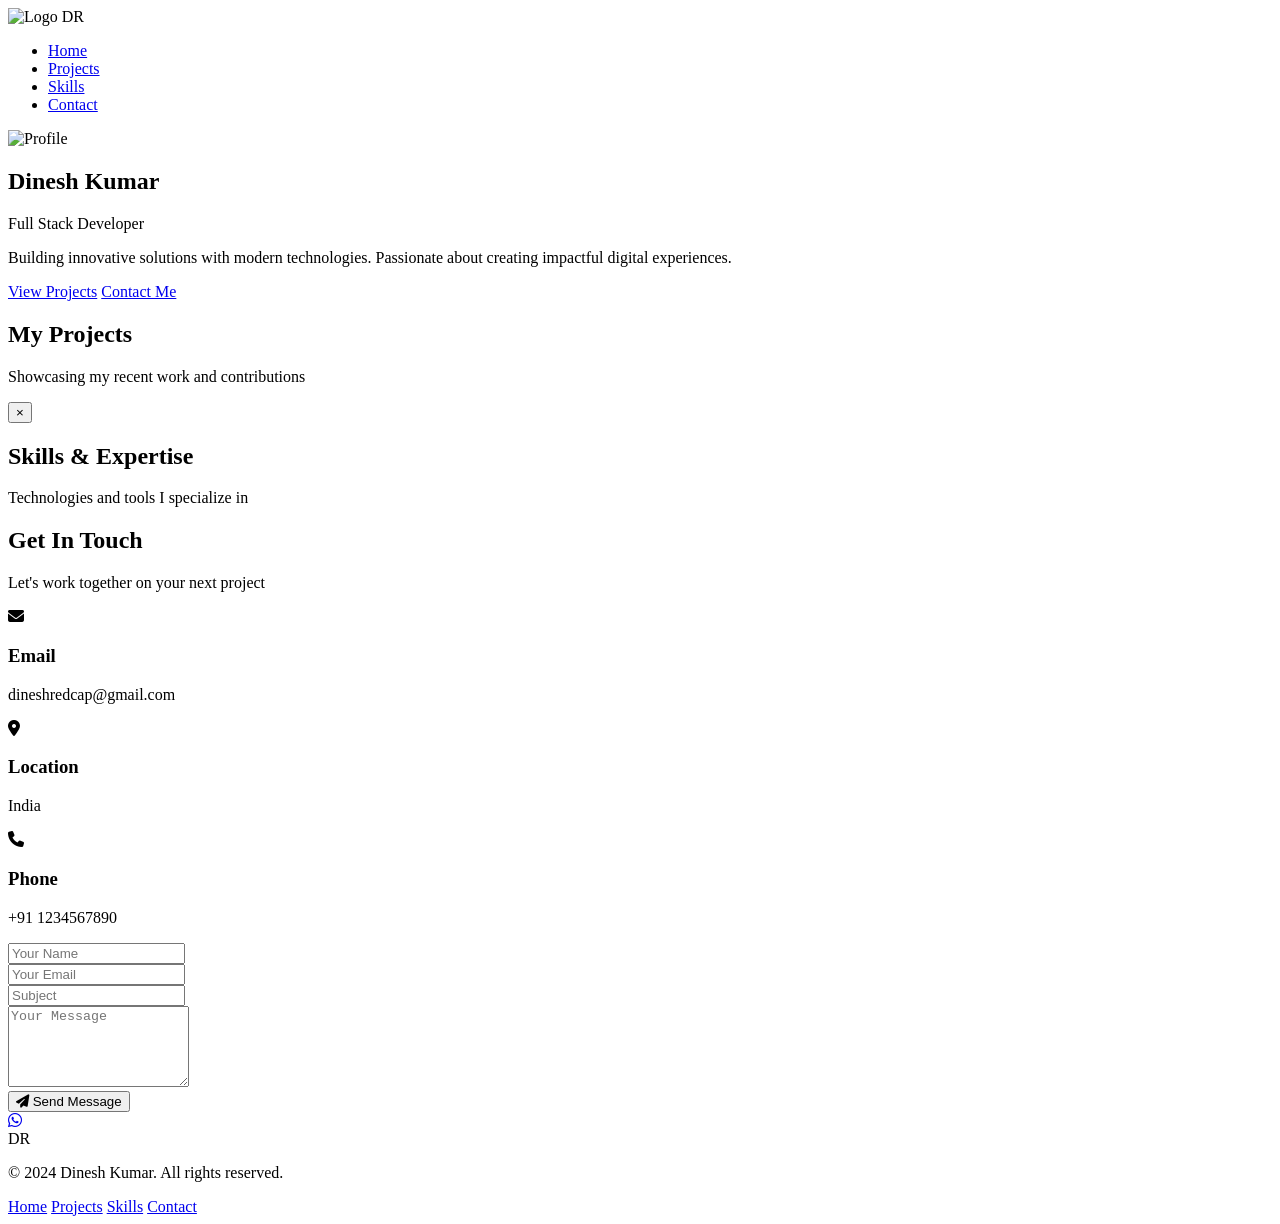
==== index.html @ ab76767d "Create index.html" ====
<!DOCTYPE html>
<html lang="en">
<head>
    <meta charset="UTF-8">
    <meta name="viewport" content="width=device-width, initial-scale=1.0">
    <meta name="description" content="Professional Portfolio Website">
    <title>Dinesh Kumar | Portfolio</title>
    <link rel="stylesheet" href="css/style.css">
    <link rel="stylesheet" href="https://cdnjs.cloudflare.com/ajax/libs/font-awesome/6.4.0/css/all.min.css">
    <link href="https://fonts.googleapis.com/css2?family=Inter:wght@300;400;500;600;700;800&display=swap" rel="stylesheet">
</head>
<body>
    <!-- Navigation -->
    <nav class="navbar" id="navbar">
        <div class="nav-container">
            <div class="logo" id="logoTrigger">
                <img src="" alt="Logo" class="logo-img" id="navLogo">
                <span class="logo-text">DR</span>
            </div>
            <ul class="nav-menu" id="navMenu">
                <li><a href="#home" class="nav-link active">Home</a></li>
                <li><a href="#projects" class="nav-link">Projects</a></li>
                <li><a href="#skills" class="nav-link">Skills</a></li>
                <li><a href="#contact" class="nav-link">Contact</a></li>
            </ul>
            <div class="hamburger" id="hamburger">
                <span></span>
                <span></span>
                <span></span>
            </div>
        </div>
    </nav>

    <!-- Hero Section - Blue Theme -->
    <section id="home" class="hero">
        <div class="hero-bg-shapes">
            <div class="shape shape-1"></div>
            <div class="shape shape-2"></div>
            <div class="shape shape-3"></div>
        </div>
        <div class="container">
            <div class="hero-content">
                <div class="hero-image-wrapper">
                    <div class="hero-image" id="heroImageContainer">
                        <img src="" alt="Profile" id="profileImageDisplay">
                    </div>
                </div>
                <h1 class="hero-title" id="heroName">Dinesh Kumar</h1>
                <p class="hero-designation" id="heroDesignation">Full Stack Developer</p>
                <p class="hero-bio" id="heroBio">Building innovative solutions with modern technologies. Passionate about creating impactful digital experiences.</p>
                <div class="hero-cta">
                    <a href="#projects" class="btn btn-white">View Projects</a>
                    <a href="#contact" class="btn btn-outline-white">Contact Me</a>
                    <a href="#" class="btn btn-outline-white" id="downloadResume" style="display: none;">
                        <i class="fas fa-download"></i> Download Resume
                    </a>
                </div>
            </div>
        </div>
    </section>

    <!-- Projects Section -->
    <section id="projects" class="projects">
        <div class="container">
            <div class="section-header">
                <h2 class="section-title">My Projects</h2>
                <p class="section-subtitle">Showcasing my recent work and contributions</p>
            </div>
            <div class="projects-grid" id="projectsGrid">
                <!-- Projects loaded dynamically -->
            </div>
        </div>
    </section>

    <!-- Project Modal - FIXED: Properly closed with </div> -->
    <div class="modal" id="projectModal">
        <div class="modal-overlay"></div>
        <div class="modal-content">
            <button class="modal-close">&times;</button>
            <div class="modal-body" id="projectModalBody">
                <!-- Project details loaded dynamically -->
            </div>
        </div>
    </div>

    <!-- Skills Section -->
    <section id="skills" class="skills">
        <div class="container">
            <div class="section-header">
                <h2 class="section-title">Skills & Expertise</h2>
                <p class="section-subtitle">Technologies and tools I specialize in</p>
            </div>
            <div class="skills-grid" id="skillsGrid">
                <!-- Skills loaded dynamically -->
            </div>
        </div>
    </section>

    <!-- Contact Section -->
    <section id="contact" class="contact">
        <div class="container">
            <div class="section-header">
                <h2 class="section-title">Get In Touch</h2>
                <p class="section-subtitle">Let's work together on your next project</p>
            </div>
            <div class="contact-wrapper">
                <div class="contact-info">
                    <div class="contact-card">
                        <div class="contact-icon">
                            <i class="fas fa-envelope"></i>
                        </div>
                        <div class="contact-details">
                            <h3>Email</h3>
                            <p id="contactEmail">dineshredcap@gmail.com</p>
                        </div>
                    </div>
                    <div class="contact-card">
                        <div class="contact-icon">
                            <i class="fas fa-map-marker-alt"></i>
                        </div>
                        <div class="contact-details">
                            <h3>Location</h3>
                            <p id="contactLocation">India</p>
                        </div>
                    </div>
                    <div class="contact-card">
                        <div class="contact-icon">
                            <i class="fas fa-phone"></i>
                        </div>
                        <div class="contact-details">
                            <h3>Phone</h3>
                            <p id="contactPhone">+91 1234567890</p>
                        </div>
                    </div>
                    <div class="social-links" id="socialLinks">
                        <!-- Social links loaded dynamically -->
                    </div>
                </div>
                <div class="contact-form-wrapper">
                    <form id="contactForm" class="contact-form">
                        <div class="form-group">
                            <input type="text" id="name" required placeholder="Your Name">
                        </div>
                        <div class="form-group">
                            <input type="email" id="email" required placeholder="Your Email">
                        </div>
                        <div class="form-group">
                            <input type="text" id="subject" required placeholder="Subject">
                        </div>
                        <div class="form-group">
                            <textarea id="message" rows="5" required placeholder="Your Message"></textarea>
                        </div>
                        <button type="submit" class="btn btn-primary btn-block">
                            <i class="fas fa-paper-plane"></i> Send Message
                        </button>
                    </form>
                </div>
            </div>
        </div>
    </section>

    <!-- WhatsApp Button -->
    <a href="https://wa.me/911234567890" class="whatsapp-float" id="whatsappLink" target="_blank">
        <i class="fab fa-whatsapp"></i>
    </a>

    <!-- Footer -->
    <footer class="footer">
        <div class="container">
            <div class="footer-content">
                <div class="footer-logo">
                    <span class="logo-text">DR</span>
                </div>
                <p id="footerText">&copy; 2024 Dinesh Kumar. All rights reserved.</p>
                <div class="footer-links">
                    <a href="#home">Home</a>
                    <a href="#projects">Projects</a>
                    <a href="#skills">Skills</a>
                    <a href="#contact">Contact</a>
                </div>
            </div>
        </div>
    </footer>

    <script src="js/main.js"></script>
</body>
</html>
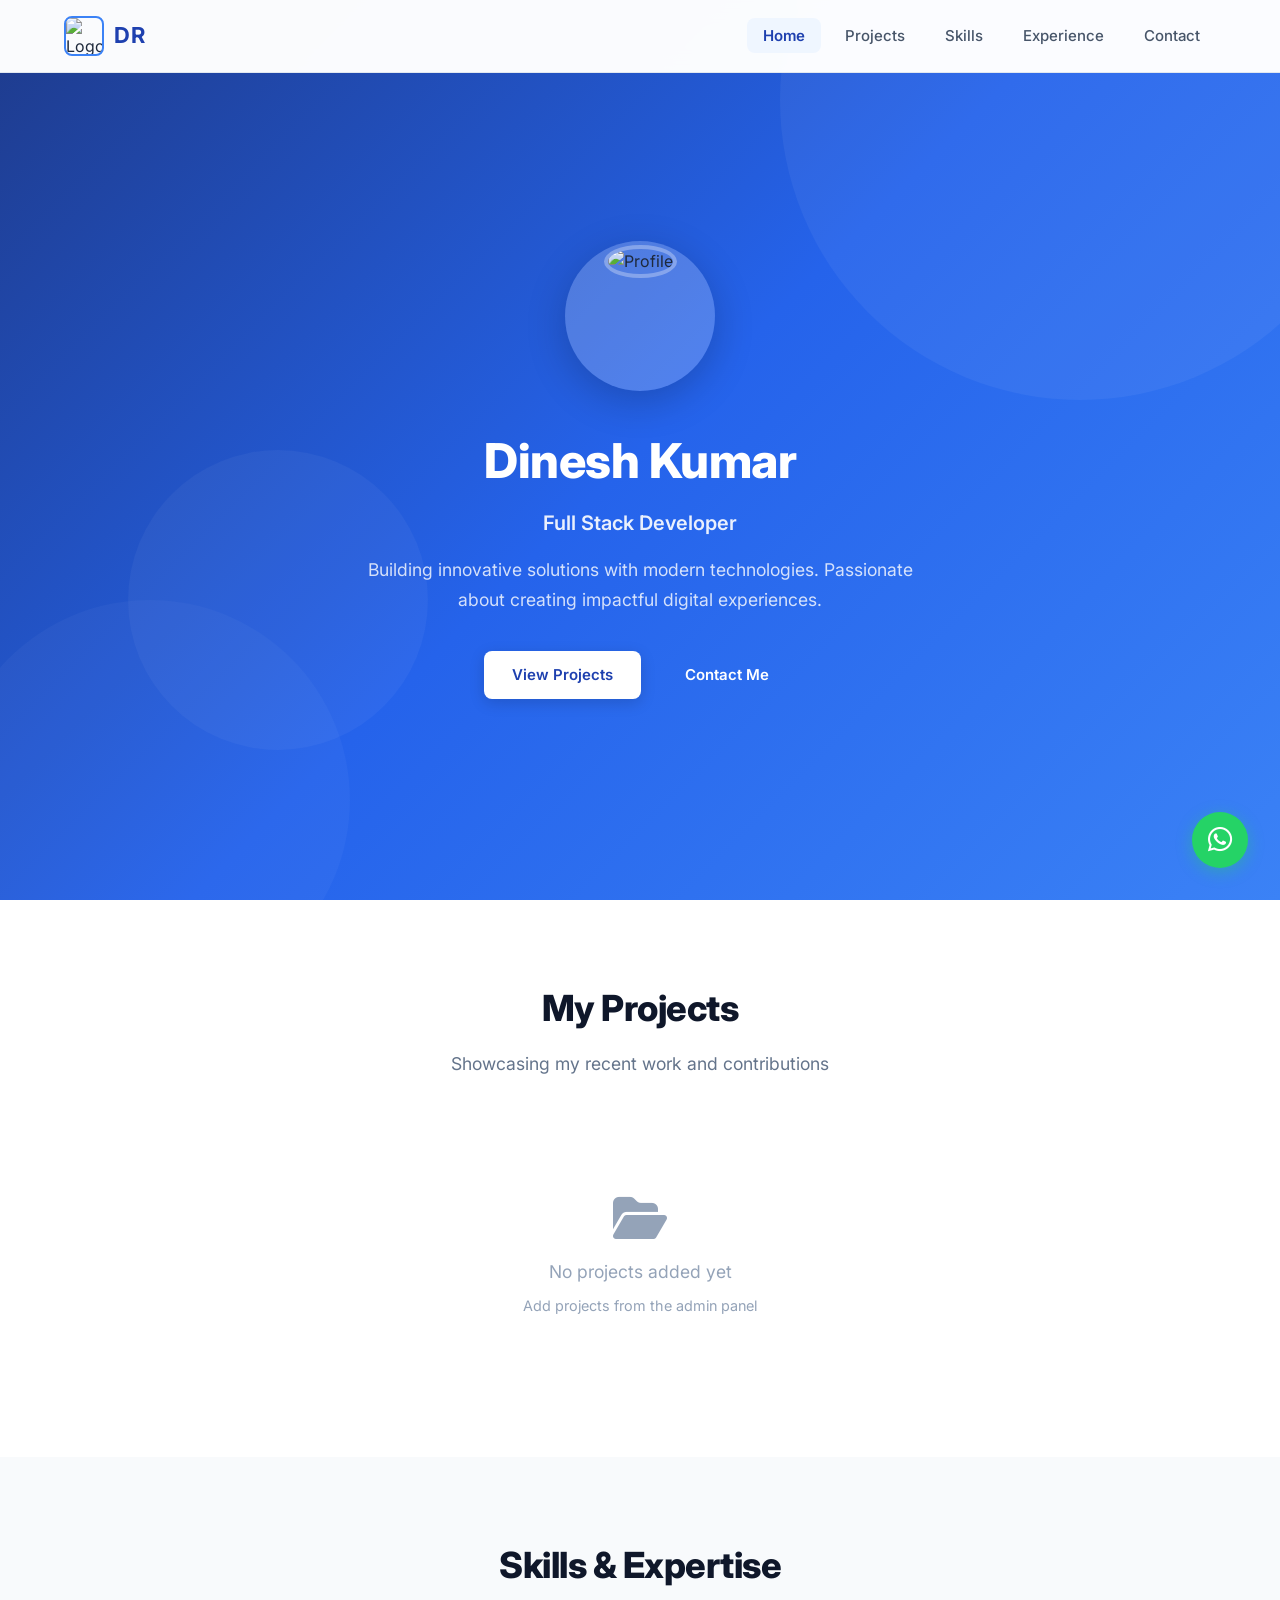
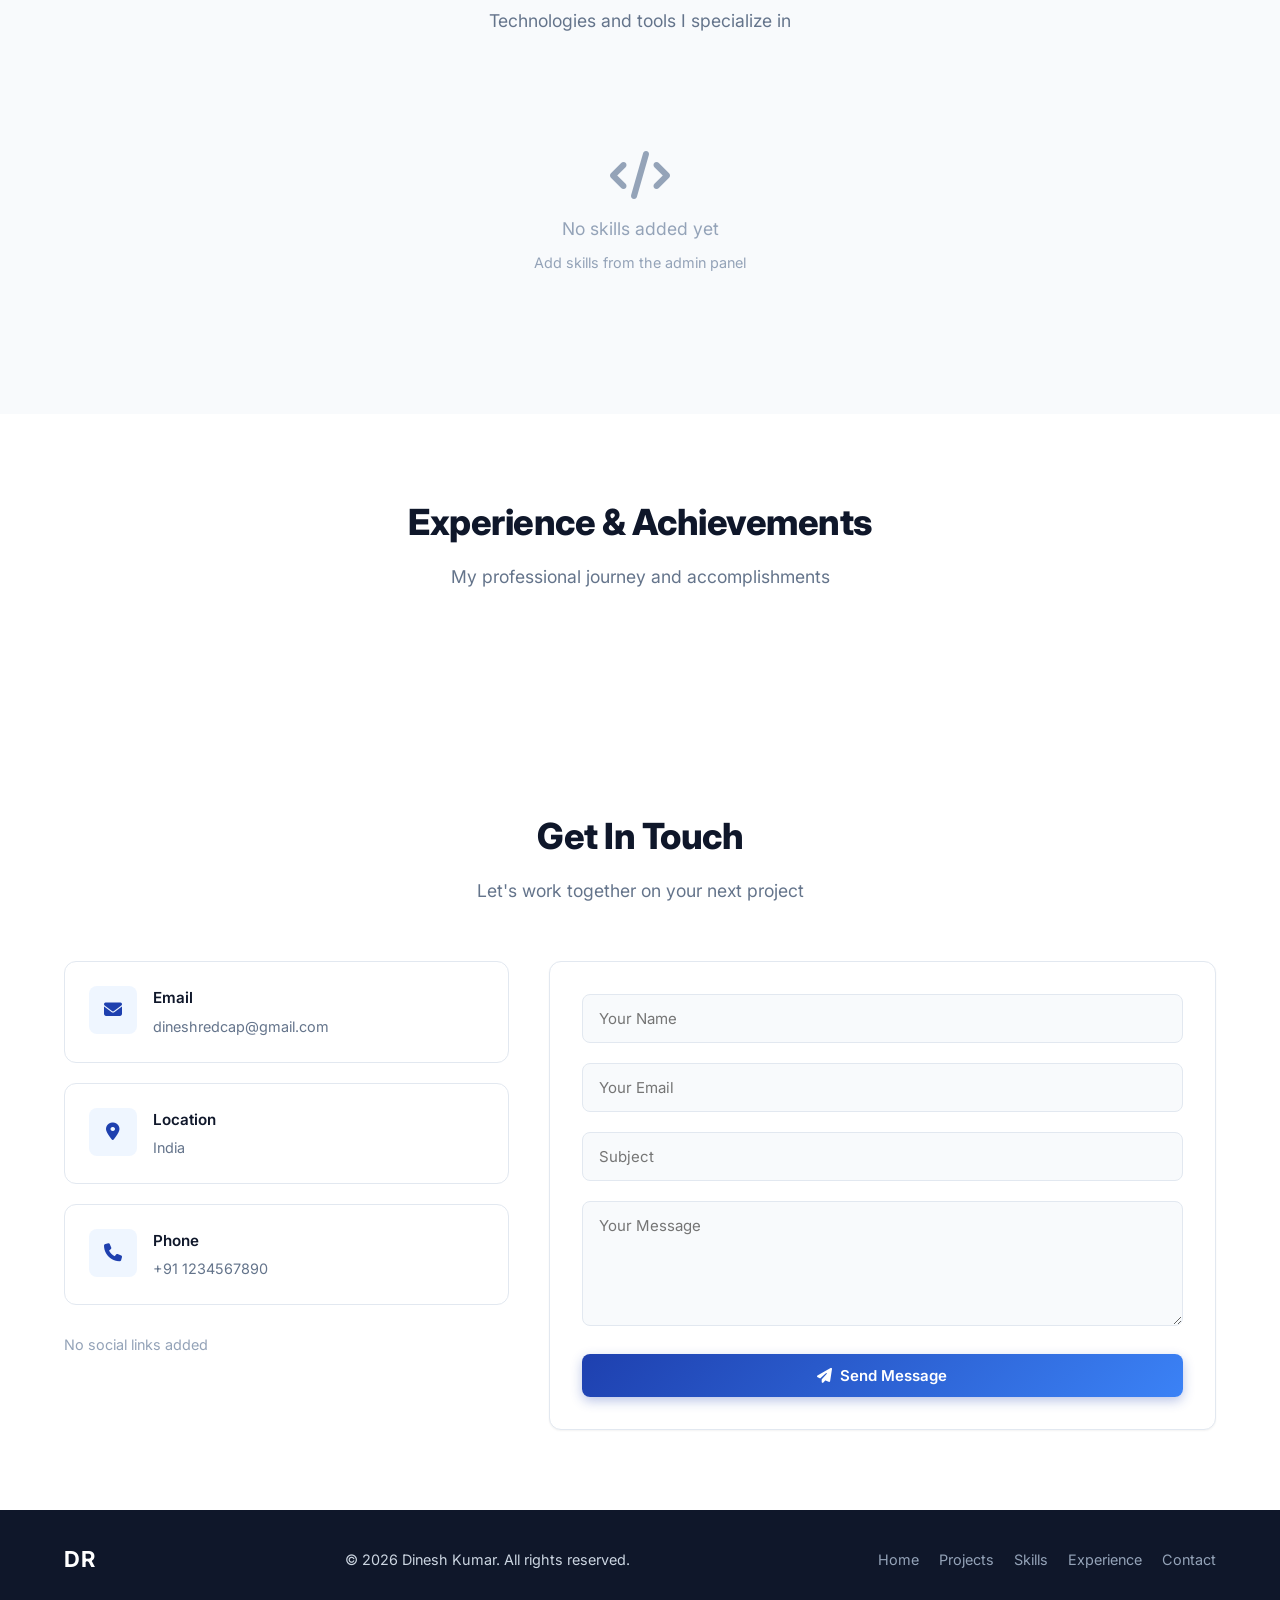
==== commit 765e1ac4: "Update index.html" ====
--- a/index.html
+++ b/index.html
@@ -4,7 +4,7 @@
     <meta charset="UTF-8">
     <meta name="viewport" content="width=device-width, initial-scale=1.0">
     <meta name="description" content="Professional Portfolio Website">
-    <title>Dinesh Kumar | Portfolio</title>
+    <title>Dinesh Ravikumar | Portfolio</title>
     <link rel="stylesheet" href="css/style.css">
     <link rel="stylesheet" href="https://cdnjs.cloudflare.com/ajax/libs/font-awesome/6.4.0/css/all.min.css">
     <link href="https://fonts.googleapis.com/css2?family=Inter:wght@300;400;500;600;700;800&display=swap" rel="stylesheet">
@@ -13,25 +13,27 @@
     <!-- Navigation -->
     <nav class="navbar" id="navbar">
         <div class="nav-container">
-            <div class="logo" id="logoTrigger">
+            <!-- FIXED: Logo now properly links to admin.html -->
+            <a href="admin.html" class="logo" id="logoLink">
                 <img src="" alt="Logo" class="logo-img" id="navLogo">
                 <span class="logo-text">DR</span>
-            </div>
+            </a>
             <ul class="nav-menu" id="navMenu">
                 <li><a href="#home" class="nav-link active">Home</a></li>
                 <li><a href="#projects" class="nav-link">Projects</a></li>
                 <li><a href="#skills" class="nav-link">Skills</a></li>
+                <li><a href="#experience" class="nav-link">Experience</a></li>
                 <li><a href="#contact" class="nav-link">Contact</a></li>
             </ul>
-            <div class="hamburger" id="hamburger">
+            <button class="hamburger" id="hamburger" aria-label="Toggle menu">
                 <span></span>
                 <span></span>
                 <span></span>
-            </div>
+            </button>
         </div>
     </nav>
 
-    <!-- Hero Section - Blue Theme -->
+    <!-- Hero Section -->
     <section id="home" class="hero">
         <div class="hero-bg-shapes">
             <div class="shape shape-1"></div>
@@ -72,7 +74,7 @@
         </div>
     </section>
 
-    <!-- Project Modal - FIXED: Properly closed with </div> -->
+    <!-- Project Modal -->
     <div class="modal" id="projectModal">
         <div class="modal-overlay"></div>
         <div class="modal-content">
@@ -96,6 +98,30 @@
         </div>
     </section>
 
+    <!-- Experience Section -->
+    <section id="experience" class="experience">
+        <div class="container">
+            <div class="section-header">
+                <h2 class="section-title">Experience & Achievements</h2>
+                <p class="section-subtitle">My professional journey and accomplishments</p>
+            </div>
+            <div class="experience-grid" id="experienceGrid">
+                <!-- Experiences loaded dynamically -->
+            </div>
+        </div>
+    </section>
+
+    <!-- Experience Modal -->
+    <div class="modal" id="experienceModal">
+        <div class="modal-overlay"></div>
+        <div class="modal-content">
+            <button class="modal-close">&times;</button>
+            <div class="modal-body" id="experienceModalBody">
+                <!-- Experience details loaded dynamically -->
+            </div>
+        </div>
+    </div>
+
     <!-- Contact Section -->
     <section id="contact" class="contact">
         <div class="container">
@@ -106,27 +132,21 @@
             <div class="contact-wrapper">
                 <div class="contact-info">
                     <div class="contact-card">
-                        <div class="contact-icon">
-                            <i class="fas fa-envelope"></i>
-                        </div>
+                        <div class="contact-icon"><i class="fas fa-envelope"></i></div>
                         <div class="contact-details">
                             <h3>Email</h3>
                             <p id="contactEmail">dineshredcap@gmail.com</p>
                         </div>
                     </div>
                     <div class="contact-card">
-                        <div class="contact-icon">
-                            <i class="fas fa-map-marker-alt"></i>
-                        </div>
+                        <div class="contact-icon"><i class="fas fa-map-marker-alt"></i></div>
                         <div class="contact-details">
                             <h3>Location</h3>
                             <p id="contactLocation">India</p>
                         </div>
                     </div>
                     <div class="contact-card">
-                        <div class="contact-icon">
-                            <i class="fas fa-phone"></i>
-                        </div>
+                        <div class="contact-icon"><i class="fas fa-phone"></i></div>
                         <div class="contact-details">
                             <h3>Phone</h3>
                             <p id="contactPhone">+91 1234567890</p>
@@ -160,7 +180,7 @@
     </section>
 
     <!-- WhatsApp Button -->
-    <a href="https://wa.me/911234567890" class="whatsapp-float" id="whatsappLink" target="_blank">
+    <a href="https://wa.me/911234567890" class="whatsapp-float" id="whatsappLink" target="_blank" aria-label="Chat on WhatsApp">
         <i class="fab fa-whatsapp"></i>
     </a>
 
@@ -176,6 +196,7 @@
                     <a href="#home">Home</a>
                     <a href="#projects">Projects</a>
                     <a href="#skills">Skills</a>
+                    <a href="#experience">Experience</a>
                     <a href="#contact">Contact</a>
                 </div>
             </div>
--- a/css/style.css
+++ b/css/style.css
@@ -0,0 +1,1476 @@
+/* ============================================
+   CSS Variables - Blue & White Theme
+   ============================================ */
+:root {
+    /* Primary Colors */
+    --primary: #1e40af;
+    --primary-dark: #1e3a8a;
+    --primary-light: #3b82f6;
+    --primary-bg: #eff6ff;
+    --primary-gradient: linear-gradient(135deg, #1e40af 0%, #3b82f6 100%);
+    
+    /* Hero Blue Theme */
+    --hero-bg-start: #1e3a8a;
+    --hero-bg-mid: #2563eb;
+    --hero-bg-end: #3b82f6;
+    
+    /* Neutral Colors */
+    --white: #ffffff;
+    --gray-50: #f8fafc;
+    --gray-100: #f1f5f9;
+    --gray-200: #e2e8f0;
+    --gray-300: #cbd5e1;
+    --gray-400: #94a3b8;
+    --gray-500: #64748b;
+    --gray-600: #475569;
+    --gray-700: #334155;
+    --gray-800: #1e293b;
+    --gray-900: #0f172a;
+    
+    /* UI Colors */
+    --success: #10b981;
+    --warning: #f59e0b;
+    --danger: #ef4444;
+    
+    /* Shadows */
+    --shadow-sm: 0 1px 2px rgba(0, 0, 0, 0.05);
+    --shadow: 0 1px 3px rgba(0, 0, 0, 0.1), 0 1px 2px rgba(0, 0, 0, 0.06);
+    --shadow-md: 0 4px 6px rgba(0, 0, 0, 0.07), 0 2px 4px rgba(0, 0, 0, 0.06);
+    --shadow-lg: 0 10px 15px rgba(0, 0, 0, 0.1), 0 4px 6px rgba(0, 0, 0, 0.05);
+    --shadow-xl: 0 20px 25px rgba(0, 0, 0, 0.1), 0 10px 10px rgba(0, 0, 0, 0.04);
+    
+    /* Border Radius */
+    --radius-sm: 6px;
+    --radius: 8px;
+    --radius-lg: 12px;
+    --radius-xl: 16px;
+    
+    /* Transitions */
+    --transition: all 0.3s cubic-bezier(0.4, 0, 0.2, 1);
+    
+    /* Font */
+    --font-primary: 'Inter', -apple-system, BlinkMacSystemFont, sans-serif;
+}
+
+/* ============================================
+   Global Reset & Base Styles
+   ============================================ */
+*, *::before, *::after {
+    margin: 0;
+    padding: 0;
+    box-sizing: border-box;
+}
+
+html {
+    scroll-behavior: smooth;
+    -webkit-text-size-adjust: 100%;
+}
+
+body {
+    font-family: var(--font-primary);
+    background: var(--white);
+    color: var(--gray-800);
+    line-height: 1.6;
+    font-size: 16px;
+    -webkit-font-smoothing: antialiased;
+    -moz-osx-font-smoothing: grayscale;
+    overflow-x: hidden;
+}
+
+.container {
+    max-width: 1200px;
+    margin: 0 auto;
+    padding: 0 24px;
+    width: 100%;
+}
+
+img {
+    max-width: 100%;
+    height: auto;
+}
+
+a {
+    text-decoration: none;
+    color: inherit;
+}
+
+/* ============================================
+   Navigation Bar
+   ============================================ */
+.navbar {
+    position: fixed;
+    top: 0;
+    left: 0;
+    width: 100%;
+    background: rgba(255, 255, 255, 0.98);
+    backdrop-filter: blur(10px);
+    -webkit-backdrop-filter: blur(10px);
+    border-bottom: 1px solid var(--gray-200);
+    z-index: 1000;
+    transition: var(--transition);
+}
+
+.navbar.scrolled {
+    box-shadow: var(--shadow-md);
+}
+
+.nav-container {
+    max-width: 1200px;
+    margin: 0 auto;
+    padding: 0 24px;
+    display: flex;
+    justify-content: space-between;
+    align-items: center;
+    height: 72px;
+}
+
+.logo {
+    display: flex;
+    align-items: center;
+    gap: 10px;
+    cursor: pointer;
+    transition: var(--transition);
+}
+
+.logo:hover {
+    opacity: 0.85;
+}
+
+.logo-img {
+    width: 40px;
+    height: 40px;
+    border-radius: var(--radius);
+    object-fit: cover;
+    border: 2px solid var(--primary-light);
+}
+
+.logo-text {
+    font-size: 22px;
+    font-weight: 700;
+    color: var(--primary);
+    letter-spacing: 1px;
+}
+
+.nav-menu {
+    display: flex;
+    list-style: none;
+    gap: 8px;
+    margin: 0;
+    padding: 0;
+}
+
+.nav-link {
+    text-decoration: none;
+    color: var(--gray-600);
+    font-weight: 500;
+    font-size: 15px;
+    padding: 8px 16px;
+    border-radius: var(--radius);
+    transition: var(--transition);
+}
+
+.nav-link:hover {
+    color: var(--primary);
+    background: var(--primary-bg);
+}
+
+.nav-link.active {
+    color: var(--primary);
+    background: var(--primary-bg);
+    font-weight: 600;
+}
+
+.hamburger {
+    display: none;
+    flex-direction: column;
+    gap: 4px;
+    cursor: pointer;
+    padding: 4px;
+    background: none;
+    border: none;
+}
+
+.hamburger span {
+    display: block;
+    width: 24px;
+    height: 2px;
+    background: var(--gray-700);
+    transition: var(--transition);
+    border-radius: 2px;
+}
+
+/* ============================================
+   Hero Section - BLUE THEME
+   ============================================ */
+.hero {
+    padding: 140px 0 100px;
+    background: linear-gradient(135deg, var(--hero-bg-start) 0%, var(--hero-bg-mid) 50%, var(--hero-bg-end) 100%);
+    text-align: center;
+    position: relative;
+    overflow: hidden;
+    min-height: 100vh;
+    display: flex;
+    align-items: center;
+}
+
+/* Animated background shapes */
+.hero-bg-shapes {
+    position: absolute;
+    top: 0;
+    left: 0;
+    width: 100%;
+    height: 100%;
+    pointer-events: none;
+    z-index: 0;
+}
+
+.shape {
+    position: absolute;
+    border-radius: 50%;
+    background: rgba(255, 255, 255, 0.05);
+    animation: floatShape 20s infinite ease-in-out;
+}
+
+.shape-1 {
+    width: 600px;
+    height: 600px;
+    top: -200px;
+    right: -100px;
+    animation-delay: 0s;
+}
+
+.shape-2 {
+    width: 400px;
+    height: 400px;
+    bottom: -100px;
+    left: -50px;
+    animation-delay: -7s;
+    background: rgba(255, 255, 255, 0.03);
+}
+
+.shape-3 {
+    width: 300px;
+    height: 300px;
+    top: 50%;
+    left: 10%;
+    animation-delay: -14s;
+    background: rgba(255, 255, 255, 0.04);
+}
+
+@keyframes floatShape {
+    0%, 100% { transform: translate(0, 0) rotate(0deg); }
+    33% { transform: translate(30px, -30px) rotate(120deg); }
+    66% { transform: translate(-20px, 20px) rotate(240deg); }
+}
+
+.hero .container {
+    position: relative;
+    z-index: 1;
+}
+
+.hero-content {
+    max-width: 700px;
+    margin: 0 auto;
+}
+
+.hero-image-wrapper {
+    margin-bottom: 32px;
+}
+
+.hero-image {
+    width: 150px;
+    height: 150px;
+    border-radius: 50%;
+    margin: 0 auto;
+    background: rgba(255, 255, 255, 0.2);
+    padding: 4px;
+    box-shadow: 0 10px 40px rgba(0, 0, 0, 0.2);
+    transition: var(--transition);
+}
+
+.hero-image:hover {
+    transform: scale(1.05);
+}
+
+.hero-image img {
+    width: 100%;
+    height: 100%;
+    border-radius: 50%;
+    object-fit: cover;
+    border: 4px solid rgba(255, 255, 255, 0.3);
+}
+
+.hero-title {
+    font-size: 3rem;
+    font-weight: 800;
+    color: var(--white);
+    margin-bottom: 8px;
+    letter-spacing: -0.5px;
+}
+
+.hero-designation {
+    font-size: 1.25rem;
+    color: rgba(255, 255, 255, 0.9);
+    font-weight: 600;
+    margin-bottom: 16px;
+}
+
+.hero-bio {
+    font-size: 1.1rem;
+    color: rgba(255, 255, 255, 0.8);
+    margin-bottom: 36px;
+    line-height: 1.7;
+    max-width: 560px;
+    margin-left: auto;
+    margin-right: auto;
+}
+
+.hero-cta {
+    display: flex;
+    gap: 16px;
+    justify-content: center;
+    flex-wrap: wrap;
+}
+
+/* Hero Buttons */
+.btn-white {
+    padding: 12px 28px;
+    border-radius: var(--radius);
+    font-weight: 600;
+    font-size: 15px;
+    text-decoration: none;
+    display: inline-flex;
+    align-items: center;
+    gap: 8px;
+    transition: var(--transition);
+    border: none;
+    cursor: pointer;
+    font-family: var(--font-primary);
+    background: var(--white);
+    color: var(--primary);
+    box-shadow: 0 4px 15px rgba(0, 0, 0, 0.15);
+}
+
+.btn-white:hover {
+    transform: translateY(-2px);
+    box-shadow: 0 8px 25px rgba(0, 0, 0, 0.25);
+}
+
+.btn-outline-white {
+    padding: 12px 28px;
+    border-radius: var(--radius);
+    font-weight: 600;
+    font-size: 15px;
+    text-decoration: none;
+    display: inline-flex;
+    align-items: center;
+    gap: 8px;
+    transition: var(--transition);
+    cursor: pointer;
+    font-family: var(--font-primary);
+    background: transparent;
+    color: var(--white);
+    border: 2px solid rgba(255, 255, 255, 0.5);
+}
+
+.btn-outline-white:hover {
+    background: rgba(255, 255, 255, 0.15);
+    border-color: var(--white);
+    transform: translateY(-2px);
+}
+
+/* ============================================
+   Generic Buttons
+   ============================================ */
+.btn {
+    padding: 12px 28px;
+    border-radius: var(--radius);
+    font-weight: 600;
+    font-size: 15px;
+    text-decoration: none;
+    display: inline-flex;
+    align-items: center;
+    gap: 8px;
+    transition: var(--transition);
+    border: none;
+    cursor: pointer;
+    font-family: var(--font-primary);
+    white-space: nowrap;
+}
+
+.btn-primary {
+    background: var(--primary-gradient);
+    color: var(--white);
+    box-shadow: 0 4px 12px rgba(30, 64, 175, 0.3);
+}
+
+.btn-primary:hover {
+    transform: translateY(-2px);
+    box-shadow: 0 6px 20px rgba(30, 64, 175, 0.4);
+}
+
+.btn-outline {
+    background: var(--white);
+    color: var(--primary);
+    border: 2px solid var(--primary);
+}
+
+.btn-outline:hover {
+    background: var(--primary);
+    color: var(--white);
+    transform: translateY(-2px);
+}
+
+.btn-secondary {
+    background: var(--gray-100);
+    color: var(--gray-700);
+    border: 1px solid var(--gray-200);
+}
+
+.btn-secondary:hover {
+    background: var(--gray-200);
+}
+
+.btn-block {
+    width: 100%;
+    justify-content: center;
+}
+
+.btn-sm {
+    padding: 8px 16px;
+    font-size: 13px;
+}
+
+/* ============================================
+   Section Styles
+   ============================================ */
+section {
+    padding: 80px 0;
+}
+
+.section-header {
+    text-align: center;
+    margin-bottom: 56px;
+}
+
+.section-title {
+    font-size: 2.25rem;
+    font-weight: 800;
+    color: var(--gray-900);
+    margin-bottom: 12px;
+    letter-spacing: -0.5px;
+}
+
+.section-subtitle {
+    color: var(--gray-500);
+    font-size: 1.1rem;
+}
+
+/* ============================================
+   Projects Section
+   ============================================ */
+.projects {
+    background: var(--white);
+}
+
+.projects-grid {
+    display: grid;
+    grid-template-columns: repeat(auto-fill, minmax(340px, 1fr));
+    gap: 28px;
+}
+
+.project-card {
+    background: var(--white);
+    border: 1px solid var(--gray-200);
+    border-radius: var(--radius-lg);
+    overflow: hidden;
+    transition: var(--transition);
+    cursor: pointer;
+    box-shadow: var(--shadow-sm);
+    display: flex;
+    flex-direction: column;
+}
+
+.project-card:hover {
+    transform: translateY(-4px);
+    box-shadow: var(--shadow-lg);
+    border-color: var(--primary-light);
+}
+
+.project-card.pinned {
+    border-left: 4px solid var(--primary);
+}
+
+.project-image {
+    width: 100%;
+    aspect-ratio: 16 / 9;
+    background: var(--gray-100);
+    display: flex;
+    align-items: center;
+    justify-content: center;
+    overflow: hidden;
+    position: relative;
+}
+
+.project-image img {
+    width: 100%;
+    height: 100%;
+    object-fit: cover;
+    transition: var(--transition);
+}
+
+.project-card:hover .project-image img {
+    transform: scale(1.05);
+}
+
+.project-image .placeholder-icon {
+    font-size: 56px;
+    color: var(--gray-300);
+}
+
+.project-content {
+    padding: 24px;
+    flex: 1;
+    display: flex;
+    flex-direction: column;
+}
+
+.project-title {
+    font-size: 1.25rem;
+    font-weight: 700;
+    color: var(--gray-900);
+    margin-bottom: 8px;
+}
+
+.project-description {
+    color: var(--gray-500);
+    font-size: 0.95rem;
+    line-height: 1.6;
+    margin-bottom: 12px;
+    display: -webkit-box;
+    -webkit-line-clamp: 2;
+    line-clamp: 2;
+    -webkit-box-orient: vertical;
+    overflow: hidden;
+    text-overflow: ellipsis;
+    flex: 1;
+}
+
+.project-date {
+    font-size: 0.85rem;
+    color: var(--gray-400);
+    display: flex;
+    align-items: center;
+    gap: 6px;
+    margin-top: auto;
+}
+
+.project-date i {
+    font-size: 14px;
+}
+
+.project-badge {
+    display: inline-block;
+    padding: 4px 12px;
+    background: var(--primary-bg);
+    color: var(--primary);
+    border-radius: 20px;
+    font-size: 0.8rem;
+    font-weight: 600;
+    margin-top: 8px;
+    width: fit-content;
+}
+
+/* ============================================
+   Project Modal - CENTERED FIX
+   ============================================ */
+.modal {
+    display: none;
+    position: fixed;
+    top: 0;
+    left: 0;
+    width: 100%;
+    height: 100%;
+    z-index: 2000;
+}
+
+.modal.active {
+    display: flex;
+    align-items: center;
+    justify-content: center;
+    padding: 20px;
+}
+
+.modal-overlay {
+    position: fixed;
+    top: 0;
+    left: 0;
+    width: 100%;
+    height: 100%;
+    background: rgba(0, 0, 0, 0.6);
+    backdrop-filter: blur(4px);
+    -webkit-backdrop-filter: blur(4px);
+    z-index: 1999;
+}
+
+.modal-content {
+    position: relative;
+    background: var(--white);
+    border-radius: var(--radius-xl);
+    max-width: 900px;
+    width: 100%;
+    max-height: 85vh;
+    overflow-y: auto;
+    overflow-x: hidden;
+    z-index: 2001;
+    box-shadow: var(--shadow-xl);
+    animation: modalSlideIn 0.3s ease;
+}
+
+@keyframes modalSlideIn {
+    from {
+        opacity: 0;
+        transform: translateY(20px) scale(0.95);
+    }
+    to {
+        opacity: 1;
+        transform: translateY(0) scale(1);
+    }
+}
+
+.modal-close {
+    position: absolute;
+    top: 16px;
+    right: 16px;
+    width: 40px;
+    height: 40px;
+    background: var(--white);
+    border: 1px solid var(--gray-200);
+    border-radius: 50%;
+    font-size: 22px;
+    cursor: pointer;
+    display: flex;
+    align-items: center;
+    justify-content: center;
+    z-index: 10;
+    transition: var(--transition);
+    color: var(--gray-600);
+    box-shadow: var(--shadow);
+}
+
+.modal-close:hover {
+    background: var(--gray-900);
+    color: var(--white);
+    border-color: var(--gray-900);
+}
+
+.modal-body {
+    padding: 0;
+}
+
+.modal-project-image {
+    width: 100%;
+    aspect-ratio: 16 / 9;
+    background: var(--gray-100);
+    display: flex;
+    align-items: center;
+    justify-content: center;
+    overflow: hidden;
+    border-radius: var(--radius-xl) var(--radius-xl) 0 0;
+}
+
+.modal-project-image img {
+    width: 100%;
+    height: 100%;
+    object-fit: cover;
+}
+
+.modal-project-info {
+    padding: 32px;
+}
+
+.modal-project-info h2 {
+    font-size: 1.75rem;
+    font-weight: 700;
+    color: var(--gray-900);
+    margin-bottom: 12px;
+}
+
+.modal-project-date {
+    color: var(--gray-500);
+    font-size: 0.9rem;
+    margin-bottom: 16px;
+    display: flex;
+    align-items: center;
+    gap: 6px;
+}
+
+.modal-project-description {
+    color: var(--gray-600);
+    line-height: 1.8;
+    margin-bottom: 24px;
+    font-size: 1rem;
+}
+
+.modal-project-links {
+    display: flex;
+    flex-wrap: wrap;
+    gap: 12px;
+}
+
+/* ============================================
+   Skills Section
+   ============================================ */
+.skills {
+    background: var(--gray-50);
+}
+
+.skills-grid {
+    display: grid;
+    grid-template-columns: repeat(auto-fill, minmax(300px, 1fr));
+    gap: 24px;
+}
+
+.skill-card {
+    background: var(--white);
+    border: 1px solid var(--gray-200);
+    border-radius: var(--radius-lg);
+    padding: 28px;
+    transition: var(--transition);
+    box-shadow: var(--shadow-sm);
+    display: flex;
+    flex-direction: column;
+}
+
+.skill-card:hover {
+    transform: translateY(-2px);
+    box-shadow: var(--shadow-md);
+    border-color: var(--primary-light);
+}
+
+.skill-card.pinned {
+    border-left: 4px solid var(--primary);
+}
+
+.skill-icon {
+    width: 48px;
+    height: 48px;
+    background: var(--primary-bg);
+    border-radius: var(--radius);
+    display: flex;
+    align-items: center;
+    justify-content: center;
+    margin-bottom: 16px;
+    color: var(--primary);
+    font-size: 20px;
+    flex-shrink: 0;
+}
+
+.skill-card h3 {
+    font-size: 1.15rem;
+    font-weight: 700;
+    color: var(--gray-900);
+    margin-bottom: 8px;
+}
+
+.skill-card p {
+    color: var(--gray-500);
+    font-size: 0.9rem;
+    line-height: 1.6;
+    margin-bottom: 12px;
+    flex: 1;
+}
+
+.skill-cert-badge {
+    display: inline-flex;
+    align-items: center;
+    gap: 6px;
+    padding: 8px 14px;
+    background: var(--success);
+    color: white;
+    border-radius: 20px;
+    font-size: 0.8rem;
+    font-weight: 500;
+    cursor: pointer;
+    transition: var(--transition);
+    text-decoration: none;
+    width: fit-content;
+    margin-top: auto;
+}
+
+.skill-cert-badge:hover {
+    opacity: 0.9;
+    transform: translateY(-1px);
+}
+
+/* ============================================
+   Contact Section
+   ============================================ */
+.contact {
+    background: var(--white);
+}
+
+.contact-wrapper {
+    display: grid;
+    grid-template-columns: 1fr 1.5fr;
+    gap: 40px;
+    align-items: start;
+}
+
+.contact-info {
+    display: flex;
+    flex-direction: column;
+    gap: 20px;
+}
+
+.contact-card {
+    background: var(--white);
+    border: 1px solid var(--gray-200);
+    border-radius: var(--radius-lg);
+    padding: 24px;
+    transition: var(--transition);
+    display: flex;
+    align-items: flex-start;
+    gap: 16px;
+}
+
+.contact-card:hover {
+    box-shadow: var(--shadow-md);
+    border-color: var(--primary-light);
+}
+
+.contact-icon {
+    width: 48px;
+    height: 48px;
+    background: var(--primary-bg);
+    border-radius: var(--radius);
+    display: flex;
+    align-items: center;
+    justify-content: center;
+    color: var(--primary);
+    font-size: 18px;
+    flex-shrink: 0;
+}
+
+.contact-details h3 {
+    font-size: 0.95rem;
+    font-weight: 600;
+    color: var(--gray-900);
+    margin-bottom: 4px;
+}
+
+.contact-details p {
+    color: var(--gray-500);
+    font-size: 0.9rem;
+}
+
+.social-links {
+    display: flex;
+    gap: 12px;
+    margin-top: 8px;
+    flex-wrap: wrap;
+}
+
+.social-link {
+    width: 44px;
+    height: 44px;
+    border: 1px solid var(--gray-200);
+    border-radius: var(--radius);
+    display: flex;
+    align-items: center;
+    justify-content: center;
+    color: var(--gray-500);
+    text-decoration: none;
+    transition: var(--transition);
+    font-size: 18px;
+}
+
+.social-link:hover {
+    background: var(--primary);
+    color: var(--white);
+    border-color: var(--primary);
+    transform: translateY(-2px);
+}
+
+.contact-form-wrapper {
+    background: var(--white);
+    border: 1px solid var(--gray-200);
+    border-radius: var(--radius-lg);
+    padding: 32px;
+    box-shadow: var(--shadow-sm);
+}
+
+.contact-form .form-group {
+    margin-bottom: 20px;
+}
+
+.contact-form input,
+.contact-form textarea {
+    width: 100%;
+    padding: 14px 16px;
+    border: 1px solid var(--gray-200);
+    border-radius: var(--radius);
+    font-size: 15px;
+    font-family: var(--font-primary);
+    transition: var(--transition);
+    background: var(--gray-50);
+}
+
+.contact-form input:focus,
+.contact-form textarea:focus {
+    outline: none;
+    border-color: var(--primary-light);
+    box-shadow: 0 0 0 3px var(--primary-bg);
+    background: var(--white);
+}
+
+/* ============================================
+   WhatsApp Float Button
+   ============================================ */
+.whatsapp-float {
+    position: fixed;
+    bottom: 32px;
+    right: 32px;
+    width: 56px;
+    height: 56px;
+    background: #25D366;
+    color: white;
+    border-radius: 50%;
+    display: flex;
+    align-items: center;
+    justify-content: center;
+    font-size: 28px;
+    box-shadow: 0 4px 16px rgba(37, 211, 102, 0.4);
+    z-index: 999;
+    transition: var(--transition);
+    text-decoration: none;
+}
+
+.whatsapp-float:hover {
+    transform: scale(1.1);
+    box-shadow: 0 6px 24px rgba(37, 211, 102, 0.5);
+}
+
+/* ============================================
+   Footer
+   ============================================ */
+.footer {
+    background: var(--gray-900);
+    color: var(--gray-300);
+    padding: 32px 0;
+}
+
+.footer-content {
+    display: flex;
+    justify-content: space-between;
+    align-items: center;
+    flex-wrap: wrap;
+    gap: 16px;
+}
+
+.footer-logo .logo-text {
+    color: var(--white);
+}
+
+.footer p {
+    font-size: 0.9rem;
+}
+
+.footer-links {
+    display: flex;
+    gap: 20px;
+}
+
+.footer-links a {
+    color: var(--gray-400);
+    text-decoration: none;
+    font-size: 0.9rem;
+    transition: var(--transition);
+}
+
+.footer-links a:hover {
+    color: var(--white);
+}
+
+/* ============================================
+   Admin Styles
+   ============================================ */
+.admin-container {
+    display: flex;
+    min-height: 100vh;
+    background: var(--gray-50);
+}
+
+.admin-sidebar {
+    width: 260px;
+    background: var(--white);
+    border-right: 1px solid var(--gray-200);
+    display: flex;
+    flex-direction: column;
+    position: fixed;
+    height: 100vh;
+    z-index: 100;
+    transition: var(--transition);
+    overflow-y: auto;
+}
+
+.sidebar-header {
+    padding: 24px 20px;
+    border-bottom: 1px solid var(--gray-200);
+    display: flex;
+    justify-content: space-between;
+    align-items: center;
+}
+
+.sidebar-header h2 {
+    font-size: 1.1rem;
+    color: var(--gray-800);
+    display: flex;
+    align-items: center;
+    gap: 8px;
+}
+
+.sidebar-toggle {
+    display: none;
+    background: none;
+    border: none;
+    font-size: 20px;
+    cursor: pointer;
+    color: var(--gray-600);
+}
+
+.sidebar-menu {
+    list-style: none;
+    padding: 12px;
+    flex: 1;
+}
+
+.sidebar-menu li {
+    margin-bottom: 2px;
+}
+
+.sidebar-link {
+    display: flex;
+    align-items: center;
+    gap: 12px;
+    padding: 10px 16px;
+    text-decoration: none;
+    color: var(--gray-600);
+    border-radius: var(--radius);
+    transition: var(--transition);
+    font-size: 0.9rem;
+    font-weight: 500;
+}
+
+.sidebar-link:hover {
+    background: var(--primary-bg);
+    color: var(--primary);
+}
+
+.sidebar-link.active {
+    background: var(--primary);
+    color: var(--white);
+}
+
+.logout-btn {
+    margin: 12px;
+    padding: 12px;
+    background: var(--danger);
+    color: var(--white);
+    border: none;
+    border-radius: var(--radius);
+    cursor: pointer;
+    font-family: var(--font-primary);
+    font-size: 0.9rem;
+    font-weight: 500;
+    display: flex;
+    align-items: center;
+    justify-content: center;
+    gap: 8px;
+    transition: var(--transition);
+}
+
+.logout-btn:hover {
+    background: #dc2626;
+}
+
+.admin-main {
+    flex: 1;
+    margin-left: 260px;
+    padding: 32px;
+    min-height: 100vh;
+}
+
+.admin-section {
+    display: none;
+}
+
+.admin-section.active {
+    display: block;
+    animation: fadeIn 0.3s ease;
+}
+
+@keyframes fadeIn {
+    from { opacity: 0; }
+    to { opacity: 1; }
+}
+
+.admin-section .section-header {
+    display: flex;
+    justify-content: space-between;
+    align-items: center;
+    margin-bottom: 32px;
+    text-align: left;
+}
+
+.admin-section .section-header h2 {
+    font-size: 1.5rem;
+    font-weight: 700;
+    color: var(--gray-900);
+}
+
+.stats-grid {
+    display: grid;
+    grid-template-columns: repeat(auto-fill, minmax(220px, 1fr));
+    gap: 20px;
+    margin-bottom: 32px;
+}
+
+.stat-card {
+    background: var(--white);
+    border: 1px solid var(--gray-200);
+    border-radius: var(--radius-lg);
+    padding: 24px;
+    display: flex;
+    align-items: center;
+    gap: 16px;
+    transition: var(--transition);
+}
+
+.stat-card:hover {
+    box-shadow: var(--shadow-md);
+}
+
+.stat-icon {
+    width: 52px;
+    height: 52px;
+    background: var(--primary-bg);
+    border-radius: var(--radius);
+    display: flex;
+    align-items: center;
+    justify-content: center;
+    color: var(--primary);
+    font-size: 22px;
+    flex-shrink: 0;
+}
+
+.stat-info h3 {
+    font-size: 1.75rem;
+    font-weight: 700;
+    color: var(--gray-900);
+    margin-bottom: 2px;
+}
+
+.stat-info p {
+    color: var(--gray-500);
+    font-size: 0.85rem;
+}
+
+.admin-form {
+    background: var(--white);
+    border: 1px solid var(--gray-200);
+    border-radius: var(--radius-lg);
+    padding: 28px;
+}
+
+.admin-form .form-group {
+    margin-bottom: 20px;
+}
+
+.admin-form label {
+    display: block;
+    margin-bottom: 6px;
+    font-weight: 600;
+    font-size: 0.9rem;
+    color: var(--gray-700);
+}
+
+.admin-form input,
+.admin-form textarea,
+.admin-form select {
+    width: 100%;
+    padding: 10px 14px;
+    border: 1px solid var(--gray-200);
+    border-radius: var(--radius);
+    font-size: 14px;
+    font-family: var(--font-primary);
+    transition: var(--transition);
+}
+
+.admin-form input:focus,
+.admin-form textarea:focus,
+.admin-form select:focus {
+    outline: none;
+    border-color: var(--primary-light);
+    box-shadow: 0 0 0 3px var(--primary-bg);
+}
+
+.form-row {
+    display: grid;
+    grid-template-columns: 1fr 1fr;
+    gap: 20px;
+}
+
+.social-inputs input {
+    margin-bottom: 10px;
+}
+
+.form-container {
+    background: var(--white);
+    border: 1px solid var(--gray-200);
+    border-radius: var(--radius-lg);
+    padding: 24px;
+    margin-bottom: 24px;
+}
+
+.form-actions {
+    display: flex;
+    gap: 12px;
+    margin-top: 16px;
+}
+
+.image-preview {
+    margin-top: 12px;
+    max-width: 150px;
+}
+
+.image-preview img {
+    width: 100%;
+    border-radius: var(--radius);
+    border: 2px solid var(--gray-200);
+}
+
+.projects-list,
+.skills-list {
+    display: grid;
+    gap: 16px;
+}
+
+.admin-project-item,
+.admin-skill-item {
+    background: var(--white);
+    border: 1px solid var(--gray-200);
+    border-radius: var(--radius-lg);
+    padding: 20px;
+    display: flex;
+    justify-content: space-between;
+    align-items: center;
+    transition: var(--transition);
+    gap: 16px;
+}
+
+.admin-project-item:hover,
+.admin-skill-item:hover {
+    box-shadow: var(--shadow-sm);
+}
+
+.admin-project-item.pinned,
+.admin-skill-item.pinned {
+    border-left: 4px solid var(--primary);
+}
+
+.item-info {
+    flex: 1;
+    min-width: 0;
+}
+
+.item-info h4 {
+    font-size: 1rem;
+    font-weight: 600;
+    color: var(--gray-800);
+    margin-bottom: 4px;
+}
+
+.item-info p {
+    color: var(--gray-500);
+    font-size: 0.85rem;
+    white-space: nowrap;
+    overflow: hidden;
+    text-overflow: ellipsis;
+}
+
+.item-actions {
+    display: flex;
+    gap: 8px;
+    align-items: center;
+    flex-shrink: 0;
+    flex-wrap: wrap;
+}
+
+/* ============================================
+   Responsive Design
+   ============================================ */
+@media (max-width: 1024px) {
+    .contact-wrapper {
+        grid-template-columns: 1fr;
+    }
+    
+    .admin-sidebar {
+        width: 0;
+        transform: translateX(-100%);
+    }
+    
+    .admin-sidebar.mobile-open {
+        width: 260px;
+        transform: translateX(0);
+        box-shadow: var(--shadow-xl);
+    }
+    
+    .sidebar-toggle {
+        display: block;
+    }
+    
+    .admin-main {
+        margin-left: 0;
+    }
+    
+    .admin-project-item,
+    .admin-skill-item {
+        flex-direction: column;
+        align-items: flex-start;
+    }
+    
+    .item-actions {
+        width: 100%;
+        justify-content: flex-start;
+    }
+}
+
+@media (max-width: 768px) {
+    .hamburger {
+        display: flex;
+    }
+    
+    .nav-menu {
+        position: fixed;
+        top: 72px;
+        left: 0;
+        width: 100%;
+        background: var(--white);
+        flex-direction: column;
+        padding: 16px;
+        border-bottom: 1px solid var(--gray-200);
+        transform: translateY(-100%);
+        opacity: 0;
+        pointer-events: none;
+        transition: var(--transition);
+        box-shadow: var(--shadow-lg);
+    }
+    
+    .nav-menu.active {
+        transform: translateY(0);
+        opacity: 1;
+        pointer-events: all;
+    }
+    
+    .hero {
+        padding: 120px 0 80px;
+        min-height: auto;
+    }
+    
+    .hero-title {
+        font-size: 2rem;
+    }
+    
+    .projects-grid,
+    .skills-grid {
+        grid-template-columns: 1fr;
+    }
+    
+    .form-row {
+        grid-template-columns: 1fr;
+    }
+    
+    .footer-content {
+        flex-direction: column;
+        text-align: center;
+    }
+    
+    .modal-content {
+        max-width: 95%;
+        max-height: 80vh;
+        margin: 10px;
+    }
+    
+    .modal-project-info {
+        padding: 20px;
+    }
+    
+    .modal-project-info h2 {
+        font-size: 1.35rem;
+    }
+    
+    .section-title {
+        font-size: 1.75rem;
+    }
+    
+    .contact-form-wrapper {
+        padding: 20px;
+    }
+}
+
+@media (max-width: 480px) {
+    .hero {
+        padding: 110px 0 60px;
+    }
+    
+    .hero-title {
+        font-size: 1.6rem;
+    }
+    
+    .hero-designation {
+        font-size: 1rem;
+    }
+    
+    .hero-bio {
+        font-size: 0.95rem;
+    }
+    
+    .section-title {
+        font-size: 1.5rem;
+    }
+    
+    .hero-cta {
+        flex-direction: column;
+        align-items: center;
+        width: 100%;
+    }
+    
+    .hero-cta .btn,
+    .hero-cta .btn-white,
+    .hero-cta .btn-outline-white {
+        width: 100%;
+        justify-content: center;
+    }
+    
+    .modal-content {
+        max-width: 100%;
+        border-radius: var(--radius-lg);
+    }
+    
+    .modal-project-info {
+        padding: 16px;
+    }
+    
+    .stats-grid {
+        grid-template-columns: 1fr;
+    }
+    
+    .whatsapp-float {
+        bottom: 20px;
+        right: 20px;
+        width: 48px;
+        height: 48px;
+        font-size: 24px;
+    }
+}
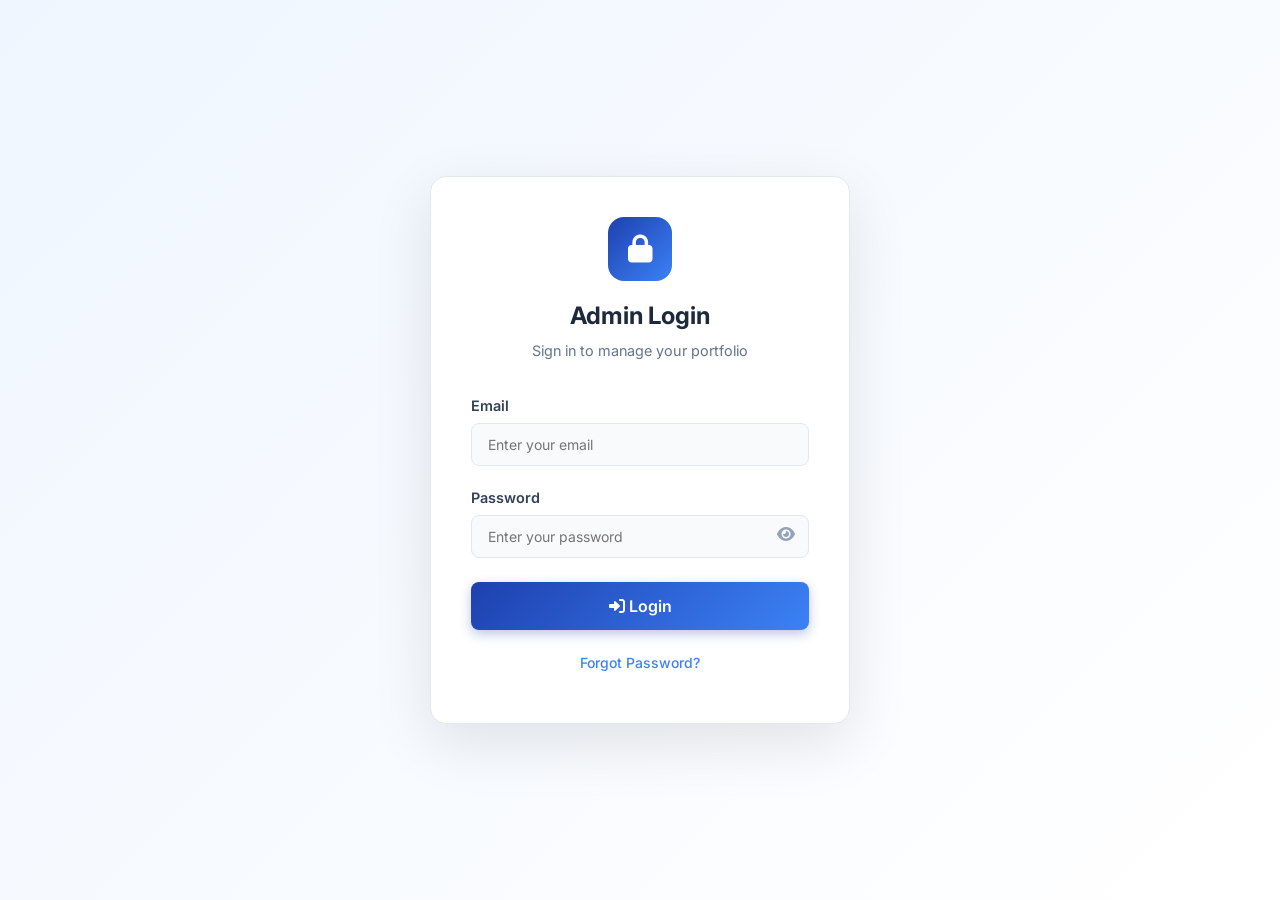
==== commit 1b1995d1: "Update index.html" ====
--- a/index.html
+++ b/index.html
@@ -1,208 +1,372 @@
 <!DOCTYPE html>
 <html lang="en">
 <head>
-    <meta charset="UTF-8">
-    <meta name="viewport" content="width=device-width, initial-scale=1.0">
-    <meta name="description" content="Professional Portfolio Website">
-    <title>Dinesh Ravikumar | Portfolio</title>
-    <link rel="stylesheet" href="css/style.css">
-    <link rel="stylesheet" href="https://cdnjs.cloudflare.com/ajax/libs/font-awesome/6.4.0/css/all.min.css">
-    <link href="https://fonts.googleapis.com/css2?family=Inter:wght@300;400;500;600;700;800&display=swap" rel="stylesheet">
+  <meta charset="UTF-8">
+  <meta name="viewport" content="width=device-width, initial-scale=1.0, user-scalable=yes">
+  <title>Dinesh Ravikumar | Embedded System & IoT Engineer</title>
+  <!-- Google Fonts + Font Awesome -->
+  <link href="https://fonts.googleapis.com/css2?family=Inter:opsz,wght@14..32,300;14..32,400;14..32,600;14..32,700;14..32,800&display=swap" rel="stylesheet">
+  <link rel="stylesheet" href="https://cdnjs.cloudflare.com/ajax/libs/font-awesome/6.0.0-beta3/css/all.min.css">
+  <!-- Custom CSS (external file reference) -->
+  <link rel="stylesheet" href="css/style.css">
 </head>
 <body>
-    <!-- Navigation -->
-    <nav class="navbar" id="navbar">
-        <div class="nav-container">
-            <!-- FIXED: Logo now properly links to admin.html -->
-            <a href="admin.html" class="logo" id="logoLink">
-                <img src="" alt="Logo" class="logo-img" id="navLogo">
-                <span class="logo-text">DR</span>
-            </a>
-            <ul class="nav-menu" id="navMenu">
-                <li><a href="#home" class="nav-link active">Home</a></li>
-                <li><a href="#projects" class="nav-link">Projects</a></li>
-                <li><a href="#skills" class="nav-link">Skills</a></li>
-                <li><a href="#experience" class="nav-link">Experience</a></li>
-                <li><a href="#contact" class="nav-link">Contact</a></li>
-            </ul>
-            <button class="hamburger" id="hamburger" aria-label="Toggle menu">
-                <span></span>
-                <span></span>
-                <span></span>
-            </button>
-        </div>
-    </nav>
-
-    <!-- Hero Section -->
-    <section id="home" class="hero">
-        <div class="hero-bg-shapes">
-            <div class="shape shape-1"></div>
-            <div class="shape shape-2"></div>
-            <div class="shape shape-3"></div>
-        </div>
-        <div class="container">
-            <div class="hero-content">
-                <div class="hero-image-wrapper">
-                    <div class="hero-image" id="heroImageContainer">
-                        <img src="" alt="Profile" id="profileImageDisplay">
-                    </div>
-                </div>
-                <h1 class="hero-title" id="heroName">Dinesh Kumar</h1>
-                <p class="hero-designation" id="heroDesignation">Full Stack Developer</p>
-                <p class="hero-bio" id="heroBio">Building innovative solutions with modern technologies. Passionate about creating impactful digital experiences.</p>
-                <div class="hero-cta">
-                    <a href="#projects" class="btn btn-white">View Projects</a>
-                    <a href="#contact" class="btn btn-outline-white">Contact Me</a>
-                    <a href="#" class="btn btn-outline-white" id="downloadResume" style="display: none;">
-                        <i class="fas fa-download"></i> Download Resume
-                    </a>
-                </div>
+
+  <!-- floating background elements (animated) -->
+  <div class="floating-bg">
+    <div class="gradient-blob blob-1"></div>
+    <div class="gradient-blob blob-2"></div>
+    <div class="gradient-blob blob-3"></div>
+  </div>
+
+  <!-- NAVIGATION -->
+  <nav class="glass-nav" id="navbar">
+    <div class="nav-container">
+      <div class="logo">
+        <span class="logo-text">Dinesh Ravikumar<span class="accent"></span></span>
+      </div>
+      <ul class="nav-links" id="navLinks">
+        <li><a href="#home" class="nav-link">Home</a></li>
+        <li><a href="#about" class="nav-link">About</a></li>
+        <li><a href="#skills" class="nav-link">Skills</a></li>
+        <li><a href="#projects" class="nav-link">Projects</a></li>
+        <li><a href="#certificates" class="nav-link">Certificates</a></li>
+        <li><a href="#experience" class="nav-link">Experience</a></li>
+        <li><a href="#contact" class="nav-link">Contact</a></li>
+      </ul>
+      <div class="hamburger" id="hamburger">
+        <i class="fas fa-bars"></i>
+      </div>
+    </div>
+  </nav>
+
+  <main>
+    <!-- HOME SECTION -->
+    <section id="home" class="section hero-section">
+      <div class="hero-container">
+        <div class="hero-content">
+          <div class="hero-badge">Welcome to my portfolio</div>
+          <h1 class="hero-title">Hi, I'm <span class="gradient-text">Dinesh Ravikumar</span></h1>
+          <div class="typewriter-wrapper">
+            <span class="static-prefix">🚀 </span>
+            <span id="typed-role" class="typed-role"></span>
+            <span class="cursor-blink">|</span>
+          </div>
+          <p class="hero-desc">Embedded Systems | IoT | Electronics | EV Technologies</p>
+          <div class="hero-buttons">
+            <a href="#contact" class="btn-primary">Get in touch <i class="fas fa-arrow-right"></i></a>
+            <a href="assets/resume/resume.pdf" class="btn-outline" download>Download Resume <i class="fas fa-download"></i></a>
+          </div>
+        </div>
+        <div class="hero-image">
+          <div class="profile-img-wrapper">
+            <img src="assets/profile/profile.png" alt="Dinesh Ravikumar profile" id="profile-img" onerror="this.onerror=null; this.src='https://placehold.co/400x400?text=Profile+Photo';">
+          </div>
+        </div>
+      </div>
+    </section>
+
+    <!-- ABOUT SECTION -->
+    <section id="about" class="section about-section">
+      <div class="container">
+        <div class="section-header">
+          <span class="section-tag">Get to know</span>
+          <h2>About Me</h2>
+          <div class="header-line"></div>
+        </div>
+        <div class="about-grid">
+          <div class="about-card glass-card">
+            <i class="fas fa-user-graduate about-icon"></i>
+            <p class="about-text">
+              I am Dinesh Ravikumar, a B.E. Electronics and Communication Engineering student at Erode Sengunthar Engineering College with a strong interest in electronics and EV technologies. I have knowledge in embedded systems, electronic circuits, sensors, and hardware-based projects, along with strong teamwork and problem-solving skills.
+            </p>
+            <div class="about-info">
+              <div class="info-item"><i class="fas fa-envelope"></i> dineshredcap@gmail.com</div>
+              <div class="info-item"><i class="fas fa-phone-alt"></i> +91 99409 22845</div>
+              <div class="info-item"><i class="fas fa-map-marker-alt"></i> Tiruppur, Tamilnadu</div>
             </div>
-        </div>
-    </section>
-
-    <!-- Projects Section -->
-    <section id="projects" class="projects">
-        <div class="container">
-            <div class="section-header">
-                <h2 class="section-title">My Projects</h2>
-                <p class="section-subtitle">Showcasing my recent work and contributions</p>
-            </div>
-            <div class="projects-grid" id="projectsGrid">
-                <!-- Projects loaded dynamically -->
-            </div>
-        </div>
-    </section>
-
-    <!-- Project Modal -->
-    <div class="modal" id="projectModal">
-        <div class="modal-overlay"></div>
-        <div class="modal-content">
-            <button class="modal-close">&times;</button>
-            <div class="modal-body" id="projectModalBody">
-                <!-- Project details loaded dynamically -->
-            </div>
-        </div>
-    </div>
-
-    <!-- Skills Section -->
-    <section id="skills" class="skills">
-        <div class="container">
-            <div class="section-header">
-                <h2 class="section-title">Skills & Expertise</h2>
-                <p class="section-subtitle">Technologies and tools I specialize in</p>
-            </div>
-            <div class="skills-grid" id="skillsGrid">
-                <!-- Skills loaded dynamically -->
-            </div>
-        </div>
-    </section>
-
-    <!-- Experience Section -->
-    <section id="experience" class="experience">
-        <div class="container">
-            <div class="section-header">
-                <h2 class="section-title">Experience & Achievements</h2>
-                <p class="section-subtitle">My professional journey and accomplishments</p>
-            </div>
-            <div class="experience-grid" id="experienceGrid">
-                <!-- Experiences loaded dynamically -->
-            </div>
-        </div>
-    </section>
-
-    <!-- Experience Modal -->
-    <div class="modal" id="experienceModal">
-        <div class="modal-overlay"></div>
-        <div class="modal-content">
-            <button class="modal-close">&times;</button>
-            <div class="modal-body" id="experienceModalBody">
-                <!-- Experience details loaded dynamically -->
-            </div>
-        </div>
-    </div>
-
-    <!-- Contact Section -->
-    <section id="contact" class="contact">
-        <div class="container">
-            <div class="section-header">
-                <h2 class="section-title">Get In Touch</h2>
-                <p class="section-subtitle">Let's work together on your next project</p>
-            </div>
-            <div class="contact-wrapper">
-                <div class="contact-info">
-                    <div class="contact-card">
-                        <div class="contact-icon"><i class="fas fa-envelope"></i></div>
-                        <div class="contact-details">
-                            <h3>Email</h3>
-                            <p id="contactEmail">dineshredcap@gmail.com</p>
-                        </div>
-                    </div>
-                    <div class="contact-card">
-                        <div class="contact-icon"><i class="fas fa-map-marker-alt"></i></div>
-                        <div class="contact-details">
-                            <h3>Location</h3>
-                            <p id="contactLocation">India</p>
-                        </div>
-                    </div>
-                    <div class="contact-card">
-                        <div class="contact-icon"><i class="fas fa-phone"></i></div>
-                        <div class="contact-details">
-                            <h3>Phone</h3>
-                            <p id="contactPhone">+91 1234567890</p>
-                        </div>
-                    </div>
-                    <div class="social-links" id="socialLinks">
-                        <!-- Social links loaded dynamically -->
-                    </div>
-                </div>
-                <div class="contact-form-wrapper">
-                    <form id="contactForm" class="contact-form">
-                        <div class="form-group">
-                            <input type="text" id="name" required placeholder="Your Name">
-                        </div>
-                        <div class="form-group">
-                            <input type="email" id="email" required placeholder="Your Email">
-                        </div>
-                        <div class="form-group">
-                            <input type="text" id="subject" required placeholder="Subject">
-                        </div>
-                        <div class="form-group">
-                            <textarea id="message" rows="5" required placeholder="Your Message"></textarea>
-                        </div>
-                        <button type="submit" class="btn btn-primary btn-block">
-                            <i class="fas fa-paper-plane"></i> Send Message
-                        </button>
-                    </form>
-                </div>
-            </div>
-        </div>
-    </section>
-
-    <!-- WhatsApp Button -->
-    <a href="https://wa.me/911234567890" class="whatsapp-float" id="whatsappLink" target="_blank" aria-label="Chat on WhatsApp">
-        <i class="fab fa-whatsapp"></i>
-    </a>
-
-    <!-- Footer -->
+          </div>
+        </div>
+      </div>
+    </section>
+
+    <!-- SKILLS SECTION -->
+    <section id="skills" class="section skills-section">
+      <div class="container">
+        <div class="section-header">
+          <span class="section-tag">Expertise</span>
+          <h2>Technical Skills</h2>
+          <div class="header-line"></div>
+        </div>
+        <div class="skills-grid">
+          <div class="skill-card glass-card"><i class="fas fa-code"></i><h3>Programming Languages</h3><p>Python, C, C++, Embedded C, MATLAB, HTML, CSS, JavaScript</p></div>
+          <div class="skill-card glass-card"><i class="fas fa-plug"></i><h3>Electronics</h3><p>Analog/Digital Circuits, PCB Design</p></div>
+          <div class="skill-card glass-card"><i class="fas fa-microchip"></i><h3>Embedded Systems</h3><p>MQTT, LoRa, Cloud Integration</p></div>
+          <div class="skill-card glass-card"><i class="fas fa-wifi"></i><h3>Internet of things</h3><p>Wi-Fi,Bluetooth,Blynk IoT,GSM.MAC Address</p></div>
+          <div class="skill-card glass-card"><i class="fas fa-microchip"></i><h3>Microcontrollers</h3><p>STM32,Arduino,ESP32,raspberry pi</p></div>
+          <div class="skill-card glass-card"><i class="fas fa-car-battery"></i><h3>EV Technologies</h3><p>BMS, Charging, Motor Controllers</p></div>
+          <div class="skill-card glass-card"><i class="fas fa-drafting-compass"></i><h3>Circuit Design</h3><p>Altium, Eagle, Simulation</p></div>
+          <div class="skill-card glass-card"><i class="fas fa-microchip"></i><h3>Hardware Development</h3><p>Testing, Debugging, Prototyping</p></div>
+        </div>
+      </div>
+    </section>
+
+    <!-- PROJECTS SECTION (2 projects, each with image slider + buttons) -->
+<section id="projects" class="section projects-section">
+  <div class="container">
+    <div class="section-header">
+      <span class="section-tag">Featured Work</span>
+      <h2>Innovative Projects</h2>
+      <div class="header-line"></div>
+    </div>
+    <div class="projects-grid">
+      <!-- Project 1 -->
+      <div class="project-card glass-card" data-project="0">
+        <div class="project-slider" id="slider-project1">
+          <div class="slider-container">
+            <img id="project1-img" class="slider-img" src="assets\projects\project1\img1.jpeg" alt="Project 1 image" onerror="this.src='https://placehold.co/600x400/2563eb/white?text=Image+Not+Found'">
+          </div>
+          <div class="slider-controls">
+            <button class="slider-prev" data-project="0"><i class="fas fa-chevron-left"></i></button>
+            <span class="slider-counter"><span id="project1-index">1</span>/2</span>
+            <button class="slider-next" data-project="0"><i class="fas fa-chevron-right"></i></button>
+          </div>
+          <div class="slider-dots">
+            <span class="dot active-dot" data-img-idx="0"></span>
+            <span class="dot" data-img-idx="1"></span>
+          </div>
+        </div>
+        <div class="project-info">
+          <h3>Custom Battery pack  for 720W E-vehicle</h3>
+          <p>Designed and assembled a custom 720W lithium-ion battery pack for an electric vehicle with focus on efficient power delivery, battery safety, and performance monitoring.</p>
+          <div class="tech-stack">
+            <span>Battery Pack Design</span>
+            <span>BMS Integration</span>
+            <span>Cell Balancing & Spot Welding</span>
+          </div>
+        </div>
+      </div>
+      
+      <!-- Project 2 -->
+      <div class="project-card glass-card" data-project="1">
+        <div class="project-slider" id="slider-project2">
+          <div class="slider-container">
+            <img id="project2-img" class="slider-img" src="assets/projects/project2/img1.jpeg" alt="Project 2 image" onerror="this.src='https://placehold.co/600x400/3b82f6/white?text=Image+Not+Found'">
+          </div>
+          <div class="slider-controls">
+            <button class="slider-prev" data-project="1"><i class="fas fa-chevron-left"></i></button>
+            <span class="slider-counter"><span id="project2-index">1</span>/2</span>
+            <button class="slider-next" data-project="1"><i class="fas fa-chevron-right"></i></button>
+          </div>
+        </div>
+        <div class="project-info">
+          <h3>Air quality monitoring system</h3>
+          <p>Developed an IoT-based air quality monitoring system to measure environmental parameters and provide real-time pollution monitoring using sensors and wireless communication.</p>
+          <div class="tech-stack">
+            <span>IoT</span>
+            <span>ESP32</span>
+            <span>Wireless Data Monitoring</span>
+            <span>Data Analysis</span>
+          </div>
+        </div>
+      </div>
+    </div>
+  </div>
+</section>
+
+    <!-- CERTIFICATES SECTION (3 certificates + modal) -->
+    <section id="certificates" class="section certificates-section">
+      <div class="container">
+        <div class="section-header">
+          <span class="section-tag">Credentials</span>
+          <h2>Certifications</h2>
+          <div class="header-line"></div>
+        </div>
+        <div class="certificates-grid">
+          <div class="cert-card glass-card" data-cert-src="assets/certificates/certificate1.png">
+            <div class="cert-img-wrapper"><img src="assets\certificates\certificate1.png" alt="Embedded Systems Professional" class="cert-thumb" onerror="this.src='https://placehold.co/300x200?text=Embedded+Cert'"></div>
+            <h3>Embedded Systems</h3>
+            <p>simlpilearn</p>
+          </div>
+          <div class="cert-card glass-card" data-cert-src="assets\certificates\certificate2.jpeg">
+            <div class="cert-img-wrapper"><img src="assets\certificates\certificate2.jpeg" alt="IoT Foundation" class="cert-thumb" onerror="this.src='https://placehold.co/300x200?text=IoT+Cert'"></div>
+            <h3>Drone design and development</h3>
+            <p>sumukha green tech aviation Pvt.lmt.</p>
+          </div>
+          <div class="cert-card glass-card" data-cert-src="assets\certificates\certificate3.jpeg">
+            <div class="cert-img-wrapper"><img src="assets\certificates\certificate3.jpeg" alt="Advanced Sensor Technologies" class="cert-thumb" onerror="this.src='https://placehold.co/300x200?text=Sensor+Tech'"></div>
+            <h3>PCB design using ORCAD</h3>
+            <p>Karpagam institute of technology</p>
+          </div>
+        </div>
+      </div>
+      <!-- Lightbox Modal -->
+      <div id="certModal" class="modal">
+        <span class="modal-close"><i class="fas fa-times-circle"></i></span>
+        <img class="modal-content" id="modalImage">
+        <div class="modal-caption" id="modalCaption"></div>
+      </div>
+    </section>
+
+    <!-- EXPERIENCE SECTION (3 internships with cert images) -->
+   <!-- EXPERIENCE SECTION -->
+<section id="experience" class="section experience-section">
+  <div class="container">
+
+    <div class="section-header">
+      <span class="section-tag">Internships</span>
+      <h2>Professional Experience</h2>
+      <div class="header-line"></div>
+    </div>
+
+    <div class="experience-grid">
+
+      <!-- Experience 1 -->
+      <div class="exp-card glass-card"
+           data-cert-src="assets/experience/internship1.png">
+
+        <div class="exp-img">
+          <img src="assets/experience/internship1.png"
+               alt="Embedded Intern Certificate"
+               onerror="this.src='https://placehold.co/150x150?text=Embedded+Intern'">
+        </div>
+
+        <div class="exp-details">
+
+          <h3>Embedded Systems and IoT Intern</h3>
+
+          <p class="exp-company">
+            <i class="fas fa-building"></i>
+            Yathronics Pvt Ltd
+          </p>
+
+          <p class="exp-duration">
+            <i class="far fa-calendar-alt"></i>
+            06-04-2026 to 20-04-2024
+          </p>
+
+          <p>
+            Completed multiple embedded systems and IoT mini-projects
+            involving sensor interfacing, microcontroller programming,
+            hardware debugging, and real-time monitoring applications.
+          </p>
+
+          <div class="exp-cert-badge">
+            <i class="fas fa-certificate"></i>
+            Internship Certificate
+          </div>
+
+        </div>
+      </div>
+
+      <!-- Experience 2 -->
+      <div class="exp-card glass-card"
+           data-cert-src="assets/experience/internship2.jpeg">
+
+        <div class="exp-img">
+          <img src="assets/experience/internship2.jpeg"
+               alt="IoT Intern Certificate"
+               onerror="this.src='https://placehold.co/150x150?text=IoT+Intern'">
+        </div>
+
+        <div class="exp-details">
+
+          <h3>website design and development/h3>
+
+          <p class="exp-company">
+            <i class="fas fa-building"></i>
+            duodev technologies
+          </p>
+
+          <p class="exp-duration">
+            <i class="far fa-calendar-alt"></i>
+            17-09-2025 to 08-10-2024
+          </p>
+
+          <p>
+            Designed and developed responsive websites using HTML, CSS, JavaScript, and modern UI principles with focus on user experience and interactive design.
+          </p>
+
+          <div class="exp-cert-badge">
+            <i class="fas fa-certificate"></i>
+            Certificate of Excellence
+          </div>
+
+        </div>
+      </div>
+
+      <!-- Experience 3 -->
+      <div class="exp-card glass-card"
+           data-cert-src="assets/experience/internship3.jpeg">
+
+        <div class="exp-img">
+          <img src="assets/experience/internship3.jpeg"
+               alt="EV R&D Intern"
+               onerror="this.src='https://placehold.co/150x150?text=EV+Intern'">
+        </div>
+
+        <div class="exp-details">
+
+          <h3>Emdedded systems Intern</h3>
+
+          <p class="exp-company">
+            <i class="fas fa-building"></i>
+            krish tec
+          </p>
+
+          <p class="exp-duration">
+            <i class="far fa-calendar-alt"></i>
+            07-07-2025 to 13-07-2025
+          </p>
+
+          <p>
+            Completed basic embedded electronics internship involving microcontroller programming, circuit testing, sensor interfacing, and hardware troubleshooting for real-time applications.
+          </p>
+
+          <div class="exp-cert-badge">
+            <i class="fas fa-certificate"></i>
+            Completion Certificate
+          </div>
+
+        </div>
+      </div>
+
+    </div>
+  </div>
+</section>
+
+    <!-- CONTACT SECTION -->
+    <section id="contact" class="section contact-section">
+      <div class="container">
+        <div class="section-header">
+          <span class="section-tag">Reach out</span>
+          <h2>Let's Connect</h2>
+          <div class="header-line"></div>
+        </div>
+        <div class="contact-wrapper glass-card">
+          <div class="contact-info">
+            <div class="contact-detail"><i class="fas fa-phone-alt"></i> <span>+91 99409 22845</span></div>
+            <div class="contact-detail"><i class="fas fa-envelope"></i> <span>dineshredcap@gmail.com</span></div>
+            <div class="contact-detail"><i class="fas fa-map-marker-alt"></i> <span>Tiruppur, Tamilnadu, India</span></div>
+          </div>
+          <div class="social-buttons">
+            <a href="mailto:dineshredcap@gmail.com" class="social-btn email"><i class="fas fa-envelope"></i> Email</a>
+            <a href="https://www.linkedin.com/in/dinesh-ravikumar" target="_blank" class="social-btn linkedin"><i class="fab fa-linkedin-in"></i> LinkedIn</a>
+            <a href="https://www.instagram.com/redcap_off" target="_blank" class="social-btn instagram"><i class="fab fa-instagram"></i> Instagram</a>
+            <a href="https://wa.me/919940922845" target="_blank" class="social-btn whatsapp"><i class="fab fa-whatsapp"></i> WhatsApp</a>
+          </div>
+          <div class="contact-note">
+            <p><i class="fas fa-paper-plane"></i> Available for freelance / full-time opportunities in Embedded & IoT roles.</p>
+          </div>
+        </div>
+      </div>
+    </section>
+
     <footer class="footer">
-        <div class="container">
-            <div class="footer-content">
-                <div class="footer-logo">
-                    <span class="logo-text">DR</span>
-                </div>
-                <p id="footerText">&copy; 2024 Dinesh Kumar. All rights reserved.</p>
-                <div class="footer-links">
-                    <a href="#home">Home</a>
-                    <a href="#projects">Projects</a>
-                    <a href="#skills">Skills</a>
-                    <a href="#experience">Experience</a>
-                    <a href="#contact">Contact</a>
-                </div>
-            </div>
-        </div>
+      <p>© 2026 Dinesh Ravikumar — Embedded & IoT Engineer </p>
     </footer>
-
-    <script src="js/main.js"></script>
+  </main>
+
+  <script src="main.js"></script>
 </body>
 </html>
--- a/css/style.css
+++ b/css/style.css
@@ -75,6 +75,7 @@
     -webkit-font-smoothing: antialiased;
     -moz-osx-font-smoothing: grayscale;
     overflow-x: hidden;
+    overflow-y: auto;
 }
 
 .container {
@@ -124,12 +125,15 @@
     height: 72px;
 }
 
+/* Logo - Fixed as proper link */
 .logo {
     display: flex;
     align-items: center;
     gap: 10px;
     cursor: pointer;
     transition: var(--transition);
+    text-decoration: none;
+    color: inherit;
 }
 
 .logo:hover {
@@ -213,7 +217,6 @@
     align-items: center;
 }
 
-/* Animated background shapes */
 .hero-bg-shapes {
     position: absolute;
     top: 0;
@@ -582,7 +585,7 @@
 }
 
 /* ============================================
-   Project Modal - CENTERED FIX
+   Project Modal
    ============================================ */
 .modal {
     display: none;
@@ -804,10 +807,312 @@
 }
 
 /* ============================================
+   Experience Section
+   ============================================ */
+.experience {
+    background: var(--white);
+}
+
+.experience-grid {
+    display: grid;
+    grid-template-columns: repeat(auto-fill, minmax(350px, 1fr));
+    gap: 28px;
+}
+
+.experience-card {
+    background: var(--white);
+    border: 1px solid var(--gray-200);
+    border-radius: var(--radius-lg);
+    overflow: hidden;
+    transition: var(--transition);
+    cursor: pointer;
+    box-shadow: var(--shadow-sm);
+    display: flex;
+    flex-direction: column;
+}
+
+.experience-card:hover {
+    transform: translateY(-4px);
+    box-shadow: var(--shadow-lg);
+    border-color: var(--primary-light);
+}
+
+.experience-card.pinned {
+    border-left: 4px solid var(--primary);
+}
+
+.experience-images {
+    width: 100%;
+    aspect-ratio: 16 / 9;
+    background: var(--gray-100);
+    position: relative;
+    overflow: hidden;
+    display: flex;
+    align-items: center;
+    justify-content: center;
+}
+
+.experience-images img {
+    width: 100%;
+    height: 100%;
+    object-fit: cover;
+    transition: var(--transition);
+}
+
+.experience-card:hover .experience-images img {
+    transform: scale(1.05);
+}
+
+.experience-images .placeholder-icon {
+    font-size: 56px;
+    color: var(--gray-300);
+    position: absolute;
+    top: 50%;
+    left: 50%;
+    transform: translate(-50%, -50%);
+}
+
+.image-count-badge {
+    position: absolute;
+    bottom: 10px;
+    right: 10px;
+    background: rgba(0, 0, 0, 0.7);
+    color: white;
+    padding: 4px 10px;
+    border-radius: 20px;
+    font-size: 0.75rem;
+    font-weight: 500;
+    display: flex;
+    align-items: center;
+    gap: 4px;
+}
+
+.image-count-badge i {
+    font-size: 12px;
+}
+
+.experience-content {
+    padding: 24px;
+    flex: 1;
+    display: flex;
+    flex-direction: column;
+}
+
+.experience-title {
+    font-size: 1.2rem;
+    font-weight: 700;
+    color: var(--gray-900);
+    margin-bottom: 4px;
+}
+
+.experience-company {
+    font-size: 0.95rem;
+    color: var(--primary);
+    font-weight: 600;
+    margin-bottom: 4px;
+    display: flex;
+    align-items: center;
+    gap: 6px;
+}
+
+.experience-company i {
+    font-size: 14px;
+}
+
+.experience-duration {
+    font-size: 0.85rem;
+    color: var(--gray-400);
+    margin-bottom: 12px;
+    display: flex;
+    align-items: center;
+    gap: 6px;
+}
+
+.experience-duration i {
+    font-size: 14px;
+}
+
+.experience-description {
+    color: var(--gray-500);
+    font-size: 0.9rem;
+    line-height: 1.6;
+    margin-bottom: 12px;
+    display: -webkit-box;
+    -webkit-line-clamp: 2;
+    line-clamp: 2;
+    -webkit-box-orient: vertical;
+    overflow: hidden;
+    text-overflow: ellipsis;
+    flex: 1;
+}
+
+.experience-cert-badge {
+    display: inline-flex;
+    align-items: center;
+    gap: 6px;
+    padding: 6px 12px;
+    background: var(--success);
+    color: white;
+    border-radius: 20px;
+    font-size: 0.8rem;
+    font-weight: 500;
+    text-decoration: none;
+    width: fit-content;
+    margin-top: auto;
+}
+
+.experience-cert-badge:hover {
+    opacity: 0.9;
+}
+
+.experience-badge {
+    display: inline-block;
+    padding: 4px 12px;
+    background: var(--primary-bg);
+    color: var(--primary);
+    border-radius: 20px;
+    font-size: 0.8rem;
+    font-weight: 600;
+    margin-left: 8px;
+    width: fit-content;
+}
+
+/* ============================================
+   Experience Modal
+   ============================================ */
+#experienceModal .modal-content {
+    max-width: 900px;
+}
+
+.experience-modal-images {
+    position: relative;
+    width: 100%;
+    aspect-ratio: 16 / 9;
+    background: var(--gray-100);
+    overflow: hidden;
+    border-radius: var(--radius-xl) var(--radius-xl) 0 0;
+    display: flex;
+    align-items: center;
+    justify-content: center;
+}
+
+.experience-modal-images img {
+    width: 100%;
+    height: 100%;
+    object-fit: cover;
+    display: none;
+    position: absolute;
+    top: 0;
+    left: 0;
+}
+
+.experience-modal-images img.active {
+    display: block;
+}
+
+.image-nav {
+    position: absolute;
+    top: 50%;
+    transform: translateY(-50%);
+    width: 40px;
+    height: 40px;
+    background: rgba(255, 255, 255, 0.9);
+    border: 1px solid var(--gray-200);
+    border-radius: 50%;
+    cursor: pointer;
+    display: flex;
+    align-items: center;
+    justify-content: center;
+    font-size: 16px;
+    color: var(--gray-700);
+    transition: var(--transition);
+    z-index: 5;
+}
+
+.image-nav:hover {
+    background: var(--white);
+    box-shadow: var(--shadow);
+}
+
+.image-nav.prev {
+    left: 16px;
+}
+
+.image-nav.next {
+    right: 16px;
+}
+
+.image-dots {
+    position: absolute;
+    bottom: 16px;
+    left: 50%;
+    transform: translateX(-50%);
+    display: flex;
+    gap: 8px;
+    z-index: 5;
+}
+
+.image-dot {
+    width: 8px;
+    height: 8px;
+    border-radius: 50%;
+    background: rgba(255, 255, 255, 0.5);
+    cursor: pointer;
+    transition: var(--transition);
+    border: 1px solid rgba(0, 0, 0, 0.2);
+}
+
+.image-dot.active {
+    background: var(--white);
+    transform: scale(1.3);
+    border-color: var(--primary);
+}
+
+.experience-modal-info {
+    padding: 32px;
+}
+
+.experience-modal-info h2 {
+    font-size: 1.75rem;
+    font-weight: 700;
+    color: var(--gray-900);
+    margin-bottom: 8px;
+}
+
+.experience-modal-company {
+    font-size: 1.1rem;
+    color: var(--primary);
+    font-weight: 600;
+    margin-bottom: 4px;
+}
+
+.experience-modal-duration {
+    color: var(--gray-500);
+    font-size: 0.9rem;
+    margin-bottom: 16px;
+    display: flex;
+    align-items: center;
+    gap: 6px;
+}
+
+.experience-modal-description {
+    color: var(--gray-600);
+    line-height: 1.8;
+    margin-bottom: 24px;
+    font-size: 1rem;
+}
+
+.experience-modal-links {
+    display: flex;
+    flex-wrap: wrap;
+    gap: 12px;
+}
+
+/* ============================================
    Contact Section
    ============================================ */
 .contact {
-    background: var(--white);
+    background: var(--gray-50);
 }
 
 .contact-wrapper {
@@ -1030,6 +1335,17 @@
     gap: 8px;
 }
 
+.sidebar-header .logo {
+    display: flex;
+    align-items: center;
+    gap: 8px;
+    text-decoration: none;
+}
+
+.sidebar-header .logo:hover {
+    opacity: 0.8;
+}
+
 .sidebar-toggle {
     display: none;
     background: none;
@@ -1131,7 +1447,7 @@
 
 .stats-grid {
     display: grid;
-    grid-template-columns: repeat(auto-fill, minmax(220px, 1fr));
+    grid-template-columns: repeat(auto-fill, minmax(200px, 1fr));
     gap: 20px;
     margin-bottom: 32px;
 }
@@ -1251,13 +1567,15 @@
 }
 
 .projects-list,
-.skills-list {
+.skills-list,
+.experience-list {
     display: grid;
     gap: 16px;
 }
 
 .admin-project-item,
-.admin-skill-item {
+.admin-skill-item,
+.admin-experience-item {
     background: var(--white);
     border: 1px solid var(--gray-200);
     border-radius: var(--radius-lg);
@@ -1270,12 +1588,14 @@
 }
 
 .admin-project-item:hover,
-.admin-skill-item:hover {
+.admin-skill-item:hover,
+.admin-experience-item:hover {
     box-shadow: var(--shadow-sm);
 }
 
 .admin-project-item.pinned,
-.admin-skill-item.pinned {
+.admin-skill-item.pinned,
+.admin-experience-item.pinned {
     border-left: 4px solid var(--primary);
 }
 
@@ -1307,6 +1627,21 @@
     flex-wrap: wrap;
 }
 
+.image-preview-grid {
+    display: grid;
+    grid-template-columns: repeat(auto-fill, minmax(100px, 1fr));
+    gap: 10px;
+    margin-top: 12px;
+}
+
+.image-preview-grid img {
+    width: 100%;
+    aspect-ratio: 16 / 9;
+    object-fit: cover;
+    border-radius: var(--radius-sm);
+    border: 1px solid var(--gray-200);
+}
+
 /* ============================================
    Responsive Design
    ============================================ */
@@ -1315,6 +1650,10 @@
         grid-template-columns: 1fr;
     }
     
+    .experience-grid {
+        grid-template-columns: repeat(auto-fill, minmax(300px, 1fr));
+    }
+    
     .admin-sidebar {
         width: 0;
         transform: translateX(-100%);
@@ -1335,7 +1674,8 @@
     }
     
     .admin-project-item,
-    .admin-skill-item {
+    .admin-skill-item,
+    .admin-experience-item {
         flex-direction: column;
         align-items: flex-start;
     }
@@ -1343,6 +1683,10 @@
     .item-actions {
         width: 100%;
         justify-content: flex-start;
+    }
+    
+    .stats-grid {
+        grid-template-columns: repeat(auto-fill, minmax(150px, 1fr));
     }
 }
 
@@ -1365,6 +1709,7 @@
         pointer-events: none;
         transition: var(--transition);
         box-shadow: var(--shadow-lg);
+        z-index: 999;
     }
     
     .nav-menu.active {
@@ -1383,7 +1728,8 @@
     }
     
     .projects-grid,
-    .skills-grid {
+    .skills-grid,
+    .experience-grid {
         grid-template-columns: 1fr;
     }
     
@@ -1402,11 +1748,13 @@
         margin: 10px;
     }
     
-    .modal-project-info {
+    .modal-project-info,
+    .experience-modal-info {
         padding: 20px;
     }
     
-    .modal-project-info h2 {
+    .modal-project-info h2,
+    .experience-modal-info h2 {
         font-size: 1.35rem;
     }
     
@@ -1416,6 +1764,12 @@
     
     .contact-form-wrapper {
         padding: 20px;
+    }
+    
+    .image-nav {
+        width: 32px;
+        height: 32px;
+        font-size: 14px;
     }
 }
 
@@ -1458,8 +1812,13 @@
         border-radius: var(--radius-lg);
     }
     
-    .modal-project-info {
+    .modal-project-info,
+    .experience-modal-info {
         padding: 16px;
+    }
+    
+    .experience-modal-info h2 {
+        font-size: 1.2rem;
     }
     
     .stats-grid {
